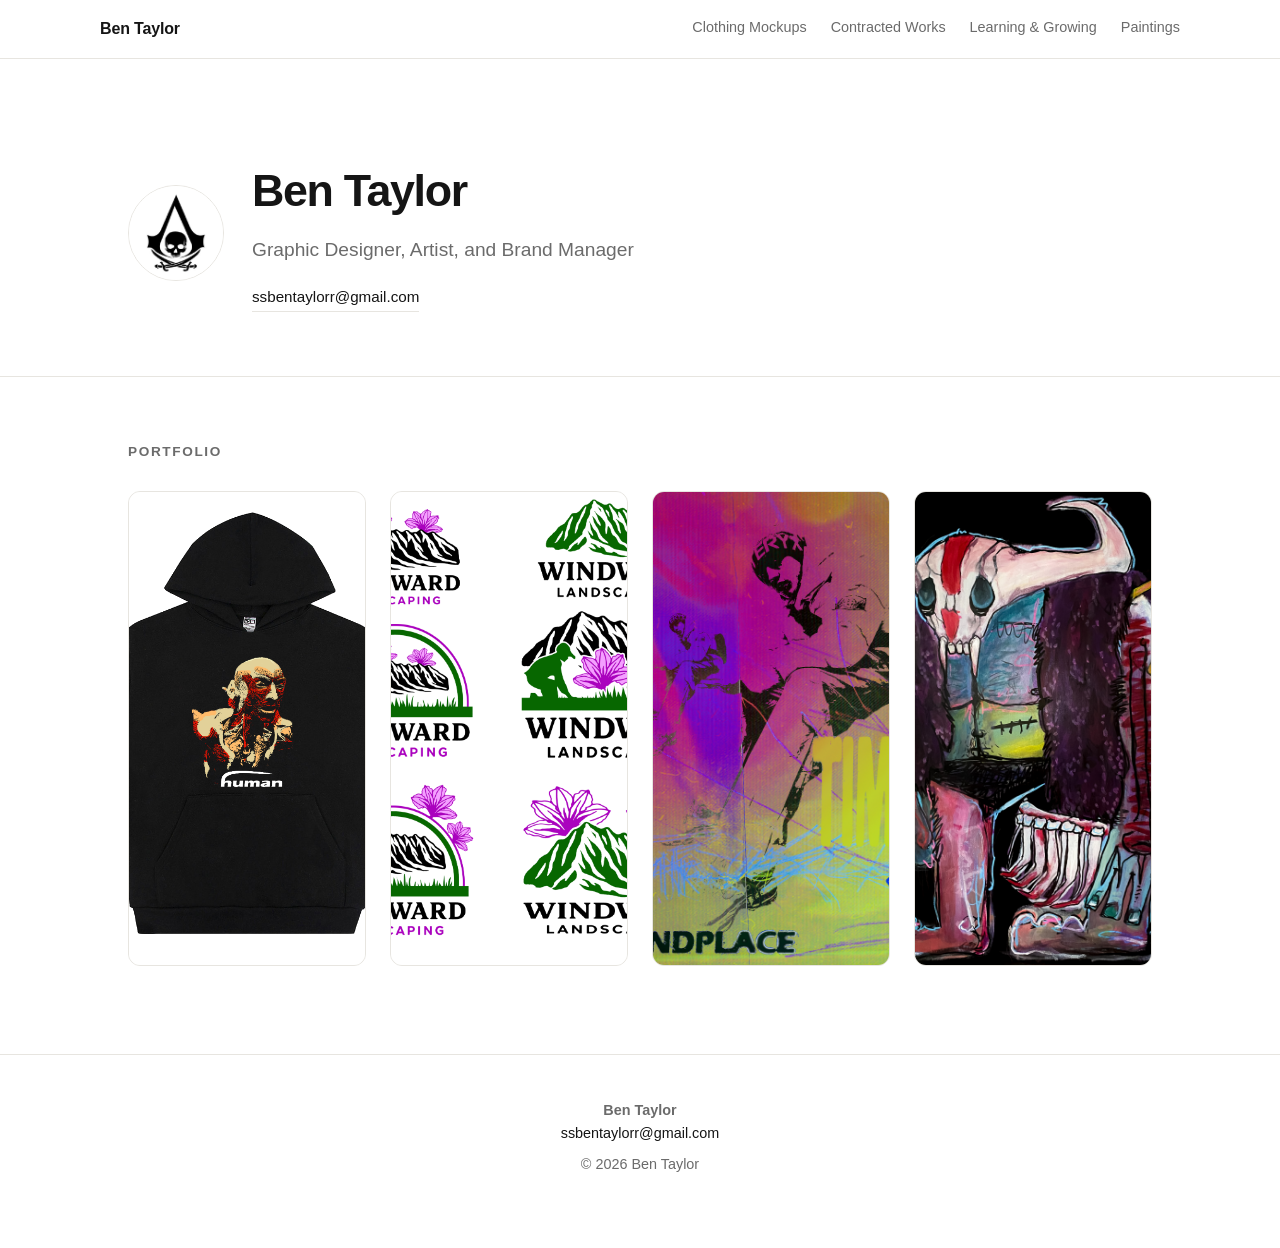
==== index.html @ 22744f03 "Initial commit: Ben Taylor graphic design portfolio site Static gallery site with four sections (Clo" ====
<!DOCTYPE html>
<html lang="en">
<head>
<meta charset="UTF-8">
<meta name="viewport" content="width=device-width, initial-scale=1.0">
<title>Ben Taylor — Graphic Design Portfolio</title>
<link rel="stylesheet" href="style.css">
</head>
<body>

  <nav class="site-nav">
    <div class="wrap site-nav-inner">
      <a class="site-nav-logo" href="index.html">Ben Taylor</a>
      <div class="site-nav-links">
        <a href="clothing-mockups.html">Clothing Mockups</a>
        <a href="contracted-works.html">Contracted Works</a>
        <a href="learning-growing.html">Learning &amp; Growing</a>
        <a href="paintings.html">Paintings</a>
      </div>
    </div>
  </nav>

  <header class="hero">
    <div class="wrap hero-inner">
      <img class="hero-logo" src="assets/logo.jpg" alt="Ben Taylor logo">
      <div>
        <h1>Ben Taylor</h1>
        <p class="tagline">Graphic Designer, Artist, and Brand Manager</p>
        <nav class="contact-links">
          <a href="mailto:ssbentaylorr@gmail.com">ssbentaylorr@gmail.com</a>
        </nav>
      </div>
    </div>
  </header>

  <section class="sections">
    <div class="wrap">
      <h2>Portfolio</h2>
      <div class="section-grid">

        <a class="section-card" href="clothing-mockups.html">
          <span class="cover">
            <img src="Clothing%20Mockups/human%20hoodie.png" alt="Clothing mockups preview" loading="lazy">
          </span>
          <span class="card-body">
            <h3>Clothing Mockups</h3>
            <p class="card-desc">Apparel graphics and product mockups — tees, hoodies, zip-ups, and more.</p>
            <span class="count">View gallery</span>
          </span>
        </a>

        <a class="section-card" href="contracted-works.html">
          <span class="cover">
            <img src="Contracted_works/windward%20logos.png" alt="Contracted works preview" loading="lazy">
          </span>
          <span class="card-body">
            <h3>Contracted Works</h3>
            <p class="card-desc">Paid client and freelance design work.</p>
            <span class="count">View gallery</span>
          </span>
        </a>

        <a class="section-card" href="learning-growing.html">
          <span class="cover">
            <img src="Learning_Growing/TIMEANDPLACE%20WORK.png" alt="Learning and growing preview" loading="lazy">
          </span>
          <span class="card-body">
            <h3>Learning &amp; Growing</h3>
            <p class="card-desc">Practice pieces, experiments, and skill-building work.</p>
            <span class="count">View gallery</span>
          </span>
        </a>

        <a class="section-card" href="paintings.html">
          <span class="cover">
            <img src="Paintings/IMG_8008-2.jpg" alt="Paintings preview" loading="lazy">
          </span>
          <span class="card-body">
            <h3>Paintings</h3>
            <p class="card-desc">Original paintings and hand-painted work.</p>
            <span class="count">View gallery</span>
          </span>
        </a>

      </div>
    </div>
  </section>

  <footer>
    <div class="wrap">
      <div class="contact">
        <strong>Ben Taylor</strong><br>
        <a href="mailto:ssbentaylorr@gmail.com">ssbentaylorr@gmail.com</a>
      </div>
      <div>&copy; <span id="year"></span> Ben Taylor</div>
    </div>
  </footer>

  <script>
    document.getElementById('year').textContent = new Date().getFullYear();
  </script>

</body>
</html>
---- style.css ----
:root {
  --bg: #ffffff;
  --surface: #f6f5f2;
  --text: #151515;
  --muted: #6b6b6b;
  --border: #e7e5e0;
  --accent: #ff4d2e;
  --max-width: 1080px;
}

* { box-sizing: border-box; }

html { scroll-behavior: smooth; }

body {
  margin: 0;
  font-family: -apple-system, BlinkMacSystemFont, "Segoe UI", Helvetica, Arial, sans-serif;
  color: var(--text);
  background: var(--bg);
  line-height: 1.6;
}

a { color: inherit; text-decoration: none; }

.wrap {
  max-width: var(--max-width);
  margin: 0 auto;
  padding: 0 28px;
}

/* ---------- Site nav ---------- */

nav.site-nav {
  position: sticky;
  top: 0;
  z-index: 500;
  background: var(--bg);
  border-bottom: 1px solid var(--border);
}

.site-nav-inner {
  display: flex;
  align-items: center;
  justify-content: space-between;
  padding: 16px 0;
  gap: 20px;
  flex-wrap: wrap;
}

.site-nav-logo {
  font-weight: 700;
  font-size: 1rem;
  letter-spacing: -0.01em;
  white-space: nowrap;
}

.site-nav-logo:hover { color: var(--accent); }

.site-nav-links {
  display: flex;
  gap: 24px;
  font-size: 0.9rem;
  flex-wrap: wrap;
}

.site-nav-links a {
  color: var(--muted);
  padding-bottom: 2px;
  border-bottom: 1px solid transparent;
  transition: color 0.15s ease, border-color 0.15s ease;
}

.site-nav-links a:hover { color: var(--text); }

.site-nav-links a.active {
  color: var(--text);
  border-color: var(--accent);
}

/* ---------- Header ---------- */

header.hero {
  padding: 96px 0 64px;
  border-bottom: 1px solid var(--border);
}

.hero-inner {
  display: flex;
  align-items: center;
  gap: 28px;
}

.hero-logo {
  width: 96px;
  height: 96px;
  border-radius: 50%;
  object-fit: cover;
  flex-shrink: 0;
  border: 1px solid var(--border);
}

header.hero h1 {
  font-size: 2.8rem;
  margin: 0 0 8px;
  letter-spacing: -0.03em;
  font-weight: 700;
}

header.hero p.tagline {
  font-size: 1.2rem;
  color: var(--muted);
  margin: 0 0 20px;
}

nav.contact-links {
  display: flex;
  flex-wrap: wrap;
  align-items: center;
  gap: 14px;
  font-size: 0.95rem;
}

nav.contact-links a {
  color: var(--text);
  border-bottom: 1px solid var(--border);
  padding-bottom: 1px;
  transition: border-color 0.15s ease, color 0.15s ease;
}

nav.contact-links a:hover {
  color: var(--accent);
  border-color: var(--accent);
}

/* Compact header used on gallery pages */

header.page-header {
  padding: 40px 0 32px;
  border-bottom: 1px solid var(--border);
}

header.page-header h1 {
  font-size: 2rem;
  margin: 0 0 6px;
  letter-spacing: -0.02em;
}

header.page-header p.page-desc {
  color: var(--muted);
  margin: 0;
  font-size: 1rem;
}

/* ---------- Section grid (home page) ---------- */

section.sections {
  padding: 64px 0 88px;
}

section.sections h2 {
  font-size: 0.85rem;
  text-transform: uppercase;
  letter-spacing: 0.12em;
  color: var(--muted);
  margin: 0 0 28px;
  font-weight: 600;
}

.section-grid {
  display: grid;
  grid-template-columns: repeat(auto-fit, minmax(220px, 1fr));
  gap: 24px;
}

.section-card {
  position: relative;
  display: block;
  border: 1px solid var(--border);
  border-radius: 12px;
  overflow: hidden;
  background: var(--surface);
  transition: transform 0.2s ease, box-shadow 0.2s ease, border-color 0.2s ease;
}

.section-card:hover {
  transform: translateY(-4px);
  box-shadow: 0 16px 32px -20px rgba(0,0,0,0.35);
  border-color: var(--text);
}

.section-card .cover {
  width: 100%;
  aspect-ratio: 4 / 3;
  background: var(--surface);
  overflow: hidden;
  position: relative;
}

.section-card .cover img {
  width: 100%;
  height: 100%;
  object-fit: cover;
  display: block;
  transition: transform 0.35s ease;
}

.section-card:hover .cover img {
  transform: scale(1.05);
}

.section-card .cover.placeholder {
  display: flex;
  align-items: center;
  justify-content: center;
  color: var(--muted);
  font-size: 0.85rem;
  letter-spacing: 0.04em;
  text-align: center;
  padding: 24px;
}

.section-card .card-body {
  padding: 20px 22px 22px;
  display: flex;
  flex-direction: column;
  gap: 6px;
}

.section-card h3 {
  margin: 0;
  font-size: 1.25rem;
  letter-spacing: -0.01em;
}

.section-card .card-desc {
  margin: 0;
  color: var(--muted);
  font-size: 0.9rem;
  line-height: 1.5;
}

.section-card .count {
  color: var(--muted);
  font-size: 0.85rem;
  white-space: nowrap;
  margin-top: 6px;
}

/* ---------- Gallery grid (category pages) ---------- */

section.gallery {
  padding: 48px 0 88px;
}

.gallery-grid {
  display: grid;
  grid-template-columns: repeat(3, 1fr);
  gap: 20px;
}

.gallery-item {
  display: block;
  width: 100%;
  border: 1px solid var(--border);
  border-radius: 10px;
  overflow: hidden;
  background: var(--surface);
  cursor: zoom-in;
  padding: 0;
  text-align: left;
  transition: transform 0.15s ease, border-color 0.15s ease;
}

.gallery-item:hover {
  transform: translateY(-3px);
  border-color: var(--text);
}

.gallery-item .thumb-wrap {
  width: 100%;
  aspect-ratio: 4 / 5;
  overflow: hidden;
  background: var(--surface);
}

.gallery-item img {
  width: 100%;
  height: 100%;
  object-fit: cover;
  display: block;
}

.gallery-item .item-title {
  padding: 12px 14px 14px;
  font-size: 0.9rem;
  color: var(--text);
}

.empty-state {
  padding: 64px 24px;
  text-align: center;
  color: var(--muted);
  border: 1px dashed var(--border);
  border-radius: 12px;
}

.empty-state p { margin: 0; }

/* ---------- Lightbox ---------- */

.lightbox {
  position: fixed;
  inset: 0;
  background: rgba(10, 10, 10, 0.92);
  display: none;
  align-items: center;
  justify-content: center;
  z-index: 1000;
  padding: 40px;
}

.lightbox.open { display: flex; }

.lightbox img {
  max-width: 100%;
  max-height: 78vh;
  object-fit: contain;
  border-radius: 4px;
  box-shadow: 0 24px 64px rgba(0,0,0,0.5);
}

.lightbox .lightbox-inner {
  display: flex;
  flex-direction: column;
  align-items: center;
  gap: 14px;
  max-width: 100%;
}

.lightbox .lightbox-caption {
  color: #f2f2f2;
  font-size: 0.95rem;
  text-align: center;
}

.lightbox .lightbox-close,
.lightbox .lightbox-nav {
  position: fixed;
  background: rgba(255,255,255,0.08);
  border: 1px solid rgba(255,255,255,0.2);
  color: #fff;
  border-radius: 50%;
  width: 44px;
  height: 44px;
  display: flex;
  align-items: center;
  justify-content: center;
  cursor: pointer;
  font-size: 1.1rem;
  transition: background 0.15s ease;
}

.lightbox .lightbox-close:hover,
.lightbox .lightbox-nav:hover {
  background: rgba(255,255,255,0.2);
}

.lightbox .lightbox-close {
  top: 24px;
  right: 24px;
}

.lightbox .lightbox-nav.prev { left: 24px; top: 50%; transform: translateY(-50%); }
.lightbox .lightbox-nav.next { right: 24px; top: 50%; transform: translateY(-50%); }

/* ---------- Footer ---------- */

footer {
  padding: 44px 0 72px;
  text-align: center;
  color: var(--muted);
  font-size: 0.9rem;
  border-top: 1px solid var(--border);
}

footer a { color: var(--text); }
footer a:hover { color: var(--accent); }

footer .contact { margin-bottom: 8px; }

/* ---------- Responsive ---------- */

@media (max-width: 800px) {
  .gallery-grid { grid-template-columns: repeat(2, 1fr); }
  .section-grid { grid-template-columns: repeat(2, 1fr); }
}

@media (max-width: 600px) {
  header.hero { padding: 56px 0 40px; }
  header.hero h1 { font-size: 2.1rem; }
  .hero-inner { gap: 18px; }
  .hero-logo { width: 64px; height: 64px; }
  .section-grid { grid-template-columns: 1fr; }
  .gallery-grid { grid-template-columns: repeat(2, 1fr); gap: 14px; }
  .lightbox { padding: 20px; }
  .lightbox .lightbox-nav { width: 38px; height: 38px; }
  .lightbox .lightbox-nav.prev { left: 10px; }
  .lightbox .lightbox-nav.next { right: 10px; }
  .lightbox .lightbox-close { top: 12px; right: 12px; }
}

@media (max-width: 420px) {
  .gallery-grid { grid-template-columns: 1fr 1fr; gap: 10px; }
}
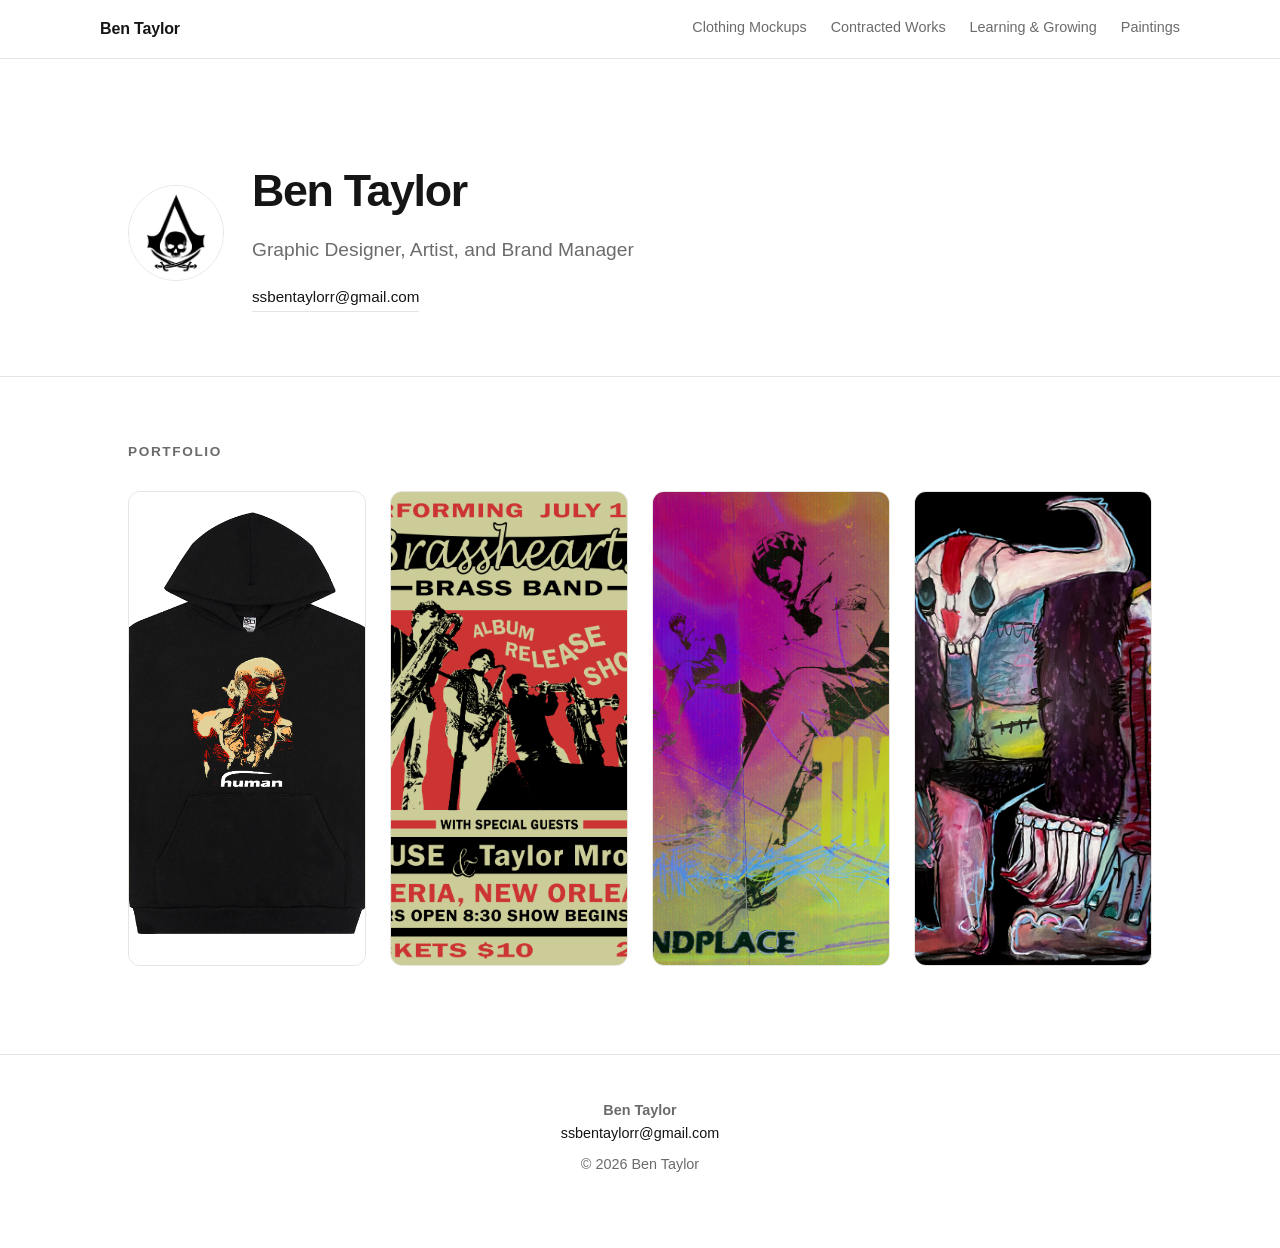
==== commit 1a4fc730: "Use Brasshearts as Contracted Works cover image Co-Authored-By: Claude Opus 5.5 <noreply@anthropic.c" ====
--- a/index.html
+++ b/index.html
@@ -51,7 +51,7 @@
 
         <a class="section-card" href="contracted-works.html">
           <span class="cover">
-            <img src="Contracted_works/windward%20logos.png" alt="Contracted works preview" loading="lazy">
+            <img src="Contracted_works/brasshearts%204by5%20complete.png" alt="Contracted works preview" loading="lazy">
           </span>
           <span class="card-body">
             <h3>Contracted Works</h3>
